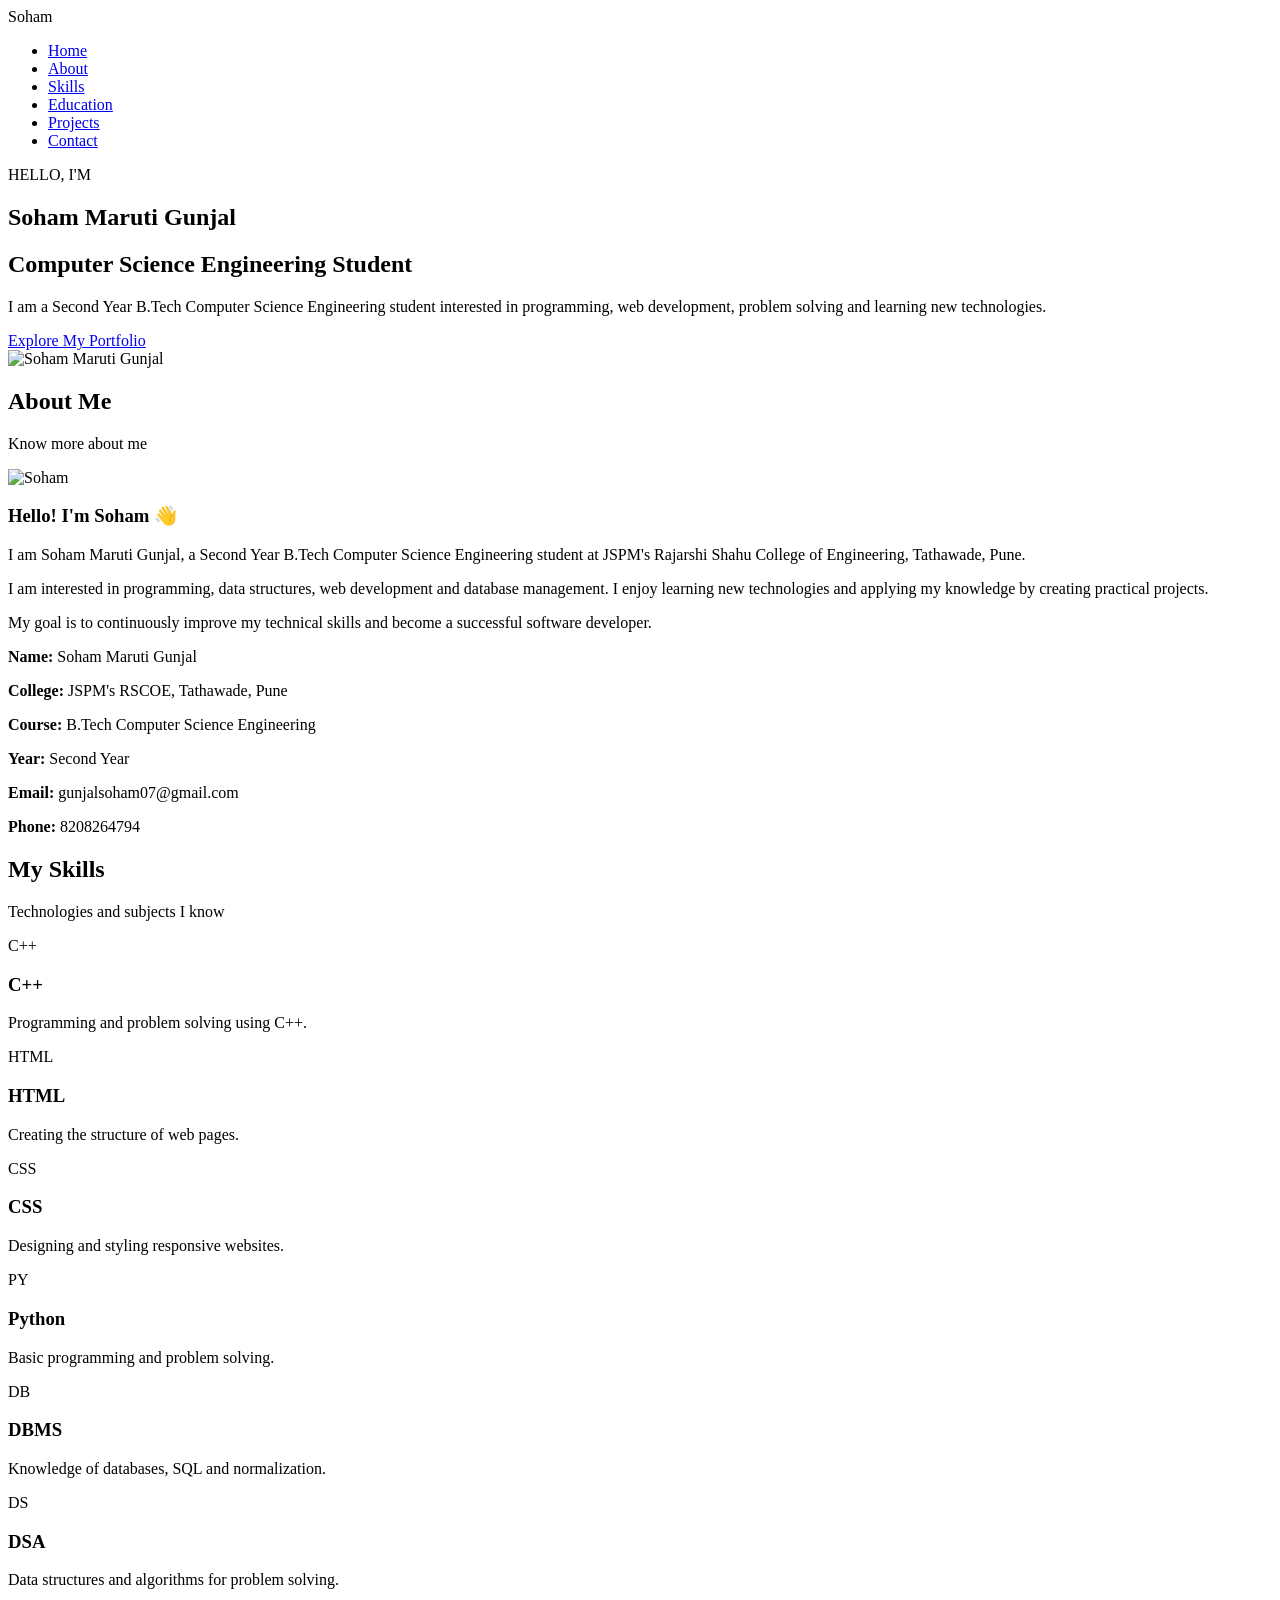
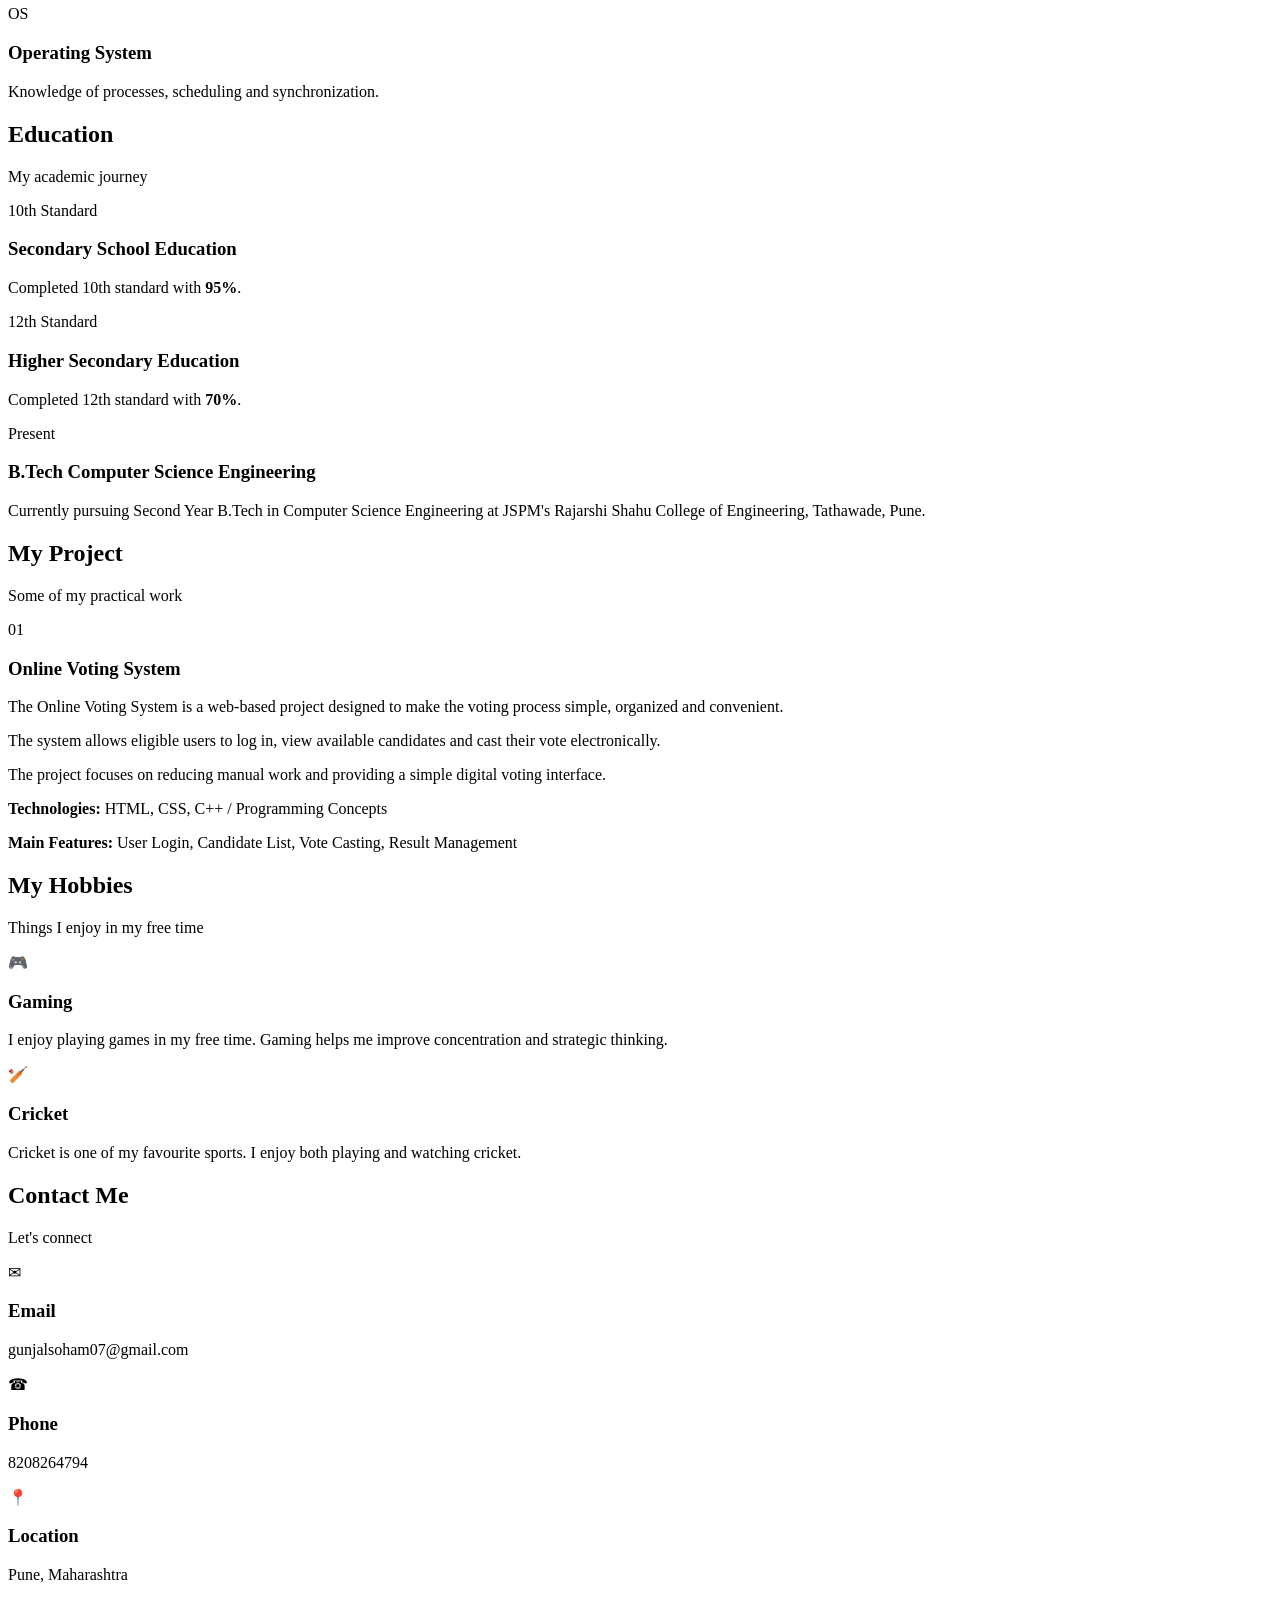
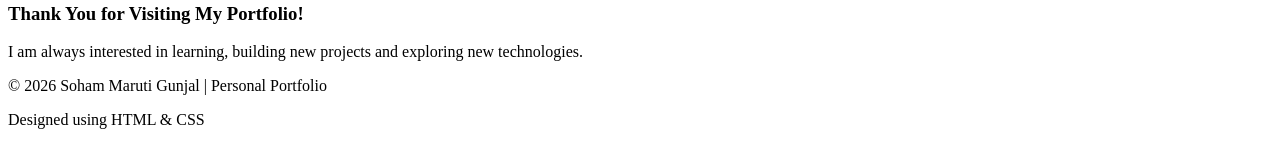
==== index.html @ 9c980f6b "Rename portfolio/port.html to index.html" ====
<!DOCTYPE html>
<html lang="en">

<head>
    <meta charset="UTF-8">

    <meta name="viewport" content="width=device-width, initial-scale=1.0">

    <title>Soham Maruti Gunjal | Portfolio</title>

    <link rel="stylesheet" href="style.css">
</head>

<body>

    <!-- ================= NAVIGATION BAR ================= -->

    <header>
        <nav class="navbar">

            <div class="logo">
                Soham
            </div>

            <ul class="nav-links">
                <li><a href="#home">Home</a></li>
                <li><a href="#about">About</a></li>
                <li><a href="#skills">Skills</a></li>
                <li><a href="#education">Education</a></li>
                <li><a href="#projects">Projects</a></li>
                <li><a href="#contact">Contact</a></li>
            </ul>

        </nav>
    </header>


    <!-- ================= HOME SECTION ================= -->

    <section id="home" class="home">

        <div class="home-content">

            <p class="small-title">
                HELLO, I'M
            </p>

            <h1>
                Soham Maruti Gunjal
            </h1>

            <h2>
                Computer Science Engineering Student
            </h2>

            <p>
                I am a Second Year B.Tech Computer Science Engineering
                student interested in programming, web development,
                problem solving and learning new technologies.
            </p>

            <a href="#about" class="btn">
                Explore My Portfolio
            </a>

        </div>


        <div class="home-image">

            <img src="profie.jpg" alt="Soham Maruti Gunjal"
        </div>

    </section>


    <!-- ================= ABOUT SECTION ================= -->

    <section id="about" class="section">

        <div class="section-title">
            <h2>About Me</h2>
            <p>Know more about me</p>
        </div>

        <div class="about-container">

            <div class="about-image">

                <img src="profile.jpg" alt="Soham">

            </div>


            <div class="about-text">

                <h3>Hello! I'm Soham 👋</h3>

                <p>
                    I am Soham Maruti Gunjal, a Second Year B.Tech
                    Computer Science Engineering student at
                    JSPM's Rajarshi Shahu College of Engineering,
                    Tathawade, Pune.
                </p>

                <p>
                    I am interested in programming, data structures,
                    web development and database management.
                    I enjoy learning new technologies and applying
                    my knowledge by creating practical projects.
                </p>

                <p>
                    My goal is to continuously improve my technical
                    skills and become a successful software developer.
                </p>

                <div class="personal-info">

                    <p><strong>Name:</strong> Soham Maruti Gunjal</p>

                    <p><strong>College:</strong>
                        JSPM's RSCOE, Tathawade, Pune
                    </p>

                    <p><strong>Course:</strong>
                        B.Tech Computer Science Engineering
                    </p>

                    <p><strong>Year:</strong>
                        Second Year
                    </p>

                    <p><strong>Email:</strong>
                        gunjalsoham07@gmail.com
                    </p>

                    <p><strong>Phone:</strong>
                        8208264794
                    </p>

                </div>

            </div>

        </div>

    </section>


    <!-- ================= SKILLS SECTION ================= -->

    <section id="skills" class="section skills-section">

        <div class="section-title">
            <h2>My Skills</h2>
            <p>Technologies and subjects I know</p>
        </div>


        <div class="skills-container">

            <div class="skill-card">

                <div class="skill-icon">C++</div>

                <h3>C++</h3>

                <p>
                    Programming and problem solving using C++.
                </p>

            </div>


            <div class="skill-card">

                <div class="skill-icon">HTML</div>

                <h3>HTML</h3>

                <p>
                    Creating the structure of web pages.
                </p>

            </div>


            <div class="skill-card">

                <div class="skill-icon">CSS</div>

                <h3>CSS</h3>

                <p>
                    Designing and styling responsive websites.
                </p>

            </div>


            <div class="skill-card">

                <div class="skill-icon">PY</div>

                <h3>Python</h3>

                <p>
                    Basic programming and problem solving.
                </p>

            </div>


            <div class="skill-card">

                <div class="skill-icon">DB</div>

                <h3>DBMS</h3>

                <p>
                    Knowledge of databases, SQL and normalization.
                </p>

            </div>


            <div class="skill-card">

                <div class="skill-icon">DS</div>

                <h3>DSA</h3>

                <p>
                    Data structures and algorithms for problem solving.
                </p>

            </div>


            <div class="skill-card">

                <div class="skill-icon">OS</div>

                <h3>Operating System</h3>

                <p>
                    Knowledge of processes, scheduling and synchronization.
                </p>

            </div>

        </div>

    </section>


    <!-- ================= EDUCATION SECTION ================= -->

    <section id="education" class="section">

        <div class="section-title">

            <h2>Education</h2>

            <p>My academic journey</p>

        </div>


        <div class="education-container">

            <div class="education-card">

                <span class="education-year">
                    10th Standard
                </span>

                <h3>Secondary School Education</h3>

                <p>
                    Completed 10th standard with
                    <strong>95%</strong>.
                </p>

            </div>


            <div class="education-card">

                <span class="education-year">
                    12th Standard
                </span>

                <h3>Higher Secondary Education</h3>

                <p>
                    Completed 12th standard with
                    <strong>70%</strong>.
                </p>

            </div>


            <div class="education-card">

                <span class="education-year">
                    Present
                </span>

                <h3>B.Tech Computer Science Engineering</h3>

                <p>
                    Currently pursuing Second Year B.Tech
                    in Computer Science Engineering at
                    JSPM's Rajarshi Shahu College of Engineering,
                    Tathawade, Pune.
                </p>

            </div>

        </div>

    </section>


    <!-- ================= PROJECT SECTION ================= -->

    <section id="projects" class="section projects-section">

        <div class="section-title">

            <h2>My Project</h2>

            <p>Some of my practical work</p>

        </div>


        <div class="project-container">

            <div class="project-card">

                <div class="project-number">
                    01
                </div>

                <h3>Online Voting System</h3>

                <p>
                    The Online Voting System is a web-based project
                    designed to make the voting process simple,
                    organized and convenient.
                </p>

                <p>
                    The system allows eligible users to log in,
                    view available candidates and cast their vote
                    electronically.
                </p>

                <p>
                    The project focuses on reducing manual work
                    and providing a simple digital voting interface.
                </p>


                <div class="project-details">

                    <p>
                        <strong>Technologies:</strong>
                        HTML, CSS, C++ / Programming Concepts
                    </p>

                    <p>
                        <strong>Main Features:</strong>
                        User Login, Candidate List, Vote Casting,
                        Result Management
                    </p>

                </div>

            </div>

        </div>

    </section>


    <!-- ================= HOBBIES SECTION ================= -->

    <section class="section hobbies-section">

        <div class="section-title">

            <h2>My Hobbies</h2>

            <p>Things I enjoy in my free time</p>

        </div>


        <div class="hobbies-container">

            <div class="hobby-card">

                <div class="hobby-icon">
                    🎮
                </div>

                <h3>Gaming</h3>

                <p>
                    I enjoy playing games in my free time.
                    Gaming helps me improve concentration
                    and strategic thinking.
                </p>

            </div>


            <div class="hobby-card">

                <div class="hobby-icon">
                    🏏
                </div>

                <h3>Cricket</h3>

                <p>
                    Cricket is one of my favourite sports.
                    I enjoy both playing and watching cricket.
                </p>

            </div>

        </div>

    </section>


    <!-- ================= CONTACT SECTION ================= -->

    <section id="contact" class="section contact-section">

        <div class="section-title">

            <h2>Contact Me</h2>

            <p>Let's connect</p>

        </div>


        <div class="contact-container">

            <div class="contact-card">

                <div class="contact-icon">
                    ✉
                </div>

                <h3>Email</h3>

                <p>
                    gunjalsoham07@gmail.com
                </p>

            </div>


            <div class="contact-card">

                <div class="contact-icon">
                    ☎
                </div>

                <h3>Phone</h3>

                <p>
                    8208264794
                </p>

            </div>


            <div class="contact-card">

                <div class="contact-icon">
                    📍
                </div>

                <h3>Location</h3>

                <p>
                    Pune, Maharashtra
                </p>

            </div>

        </div>


        <div class="contact-message">

            <h3>Thank You for Visiting My Portfolio!</h3>

            <p>
                I am always interested in learning, building
                new projects and exploring new technologies.
            </p>

        </div>

    </section>


    <!-- ================= FOOTER ================= -->

    <footer>

        <p>
            © 2026 Soham Maruti Gunjal | Personal Portfolio
        </p>

        <p>
            Designed using HTML & CSS
        </p>

    </footer>


</body>
</html>
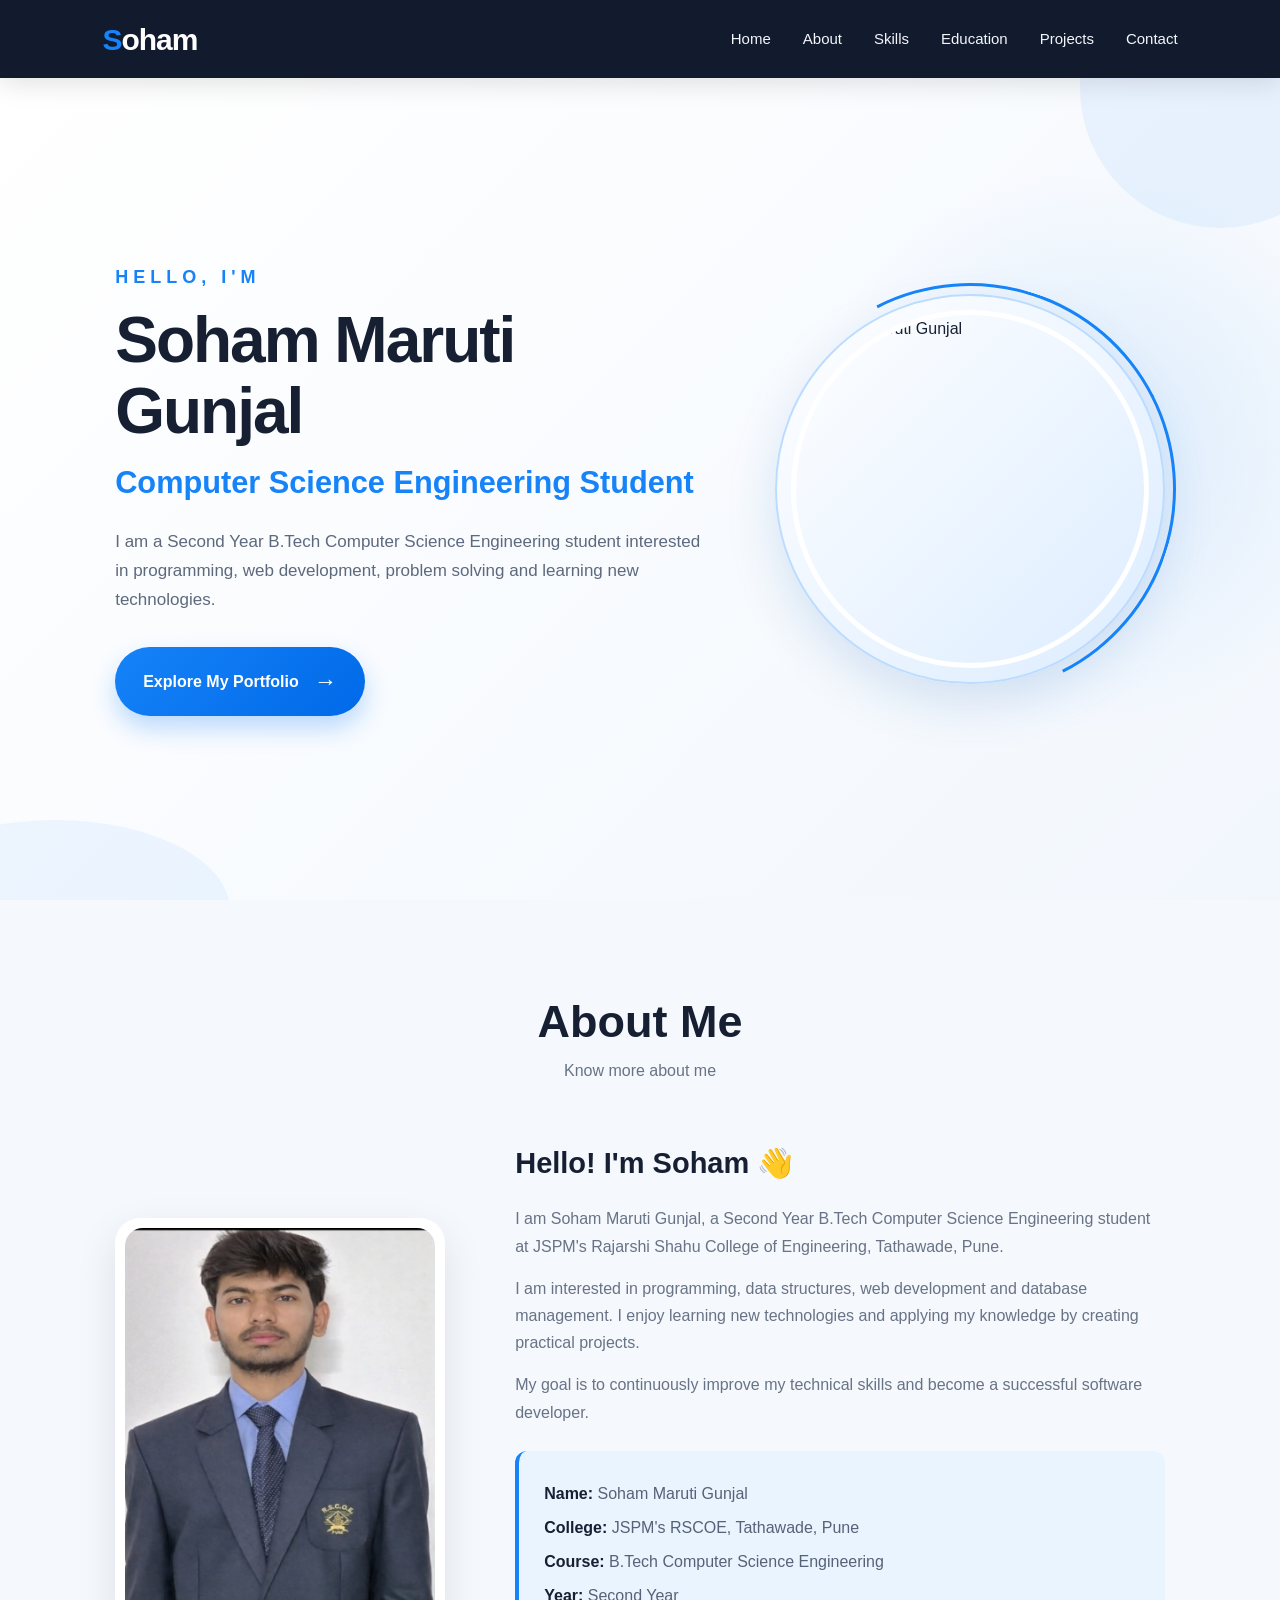
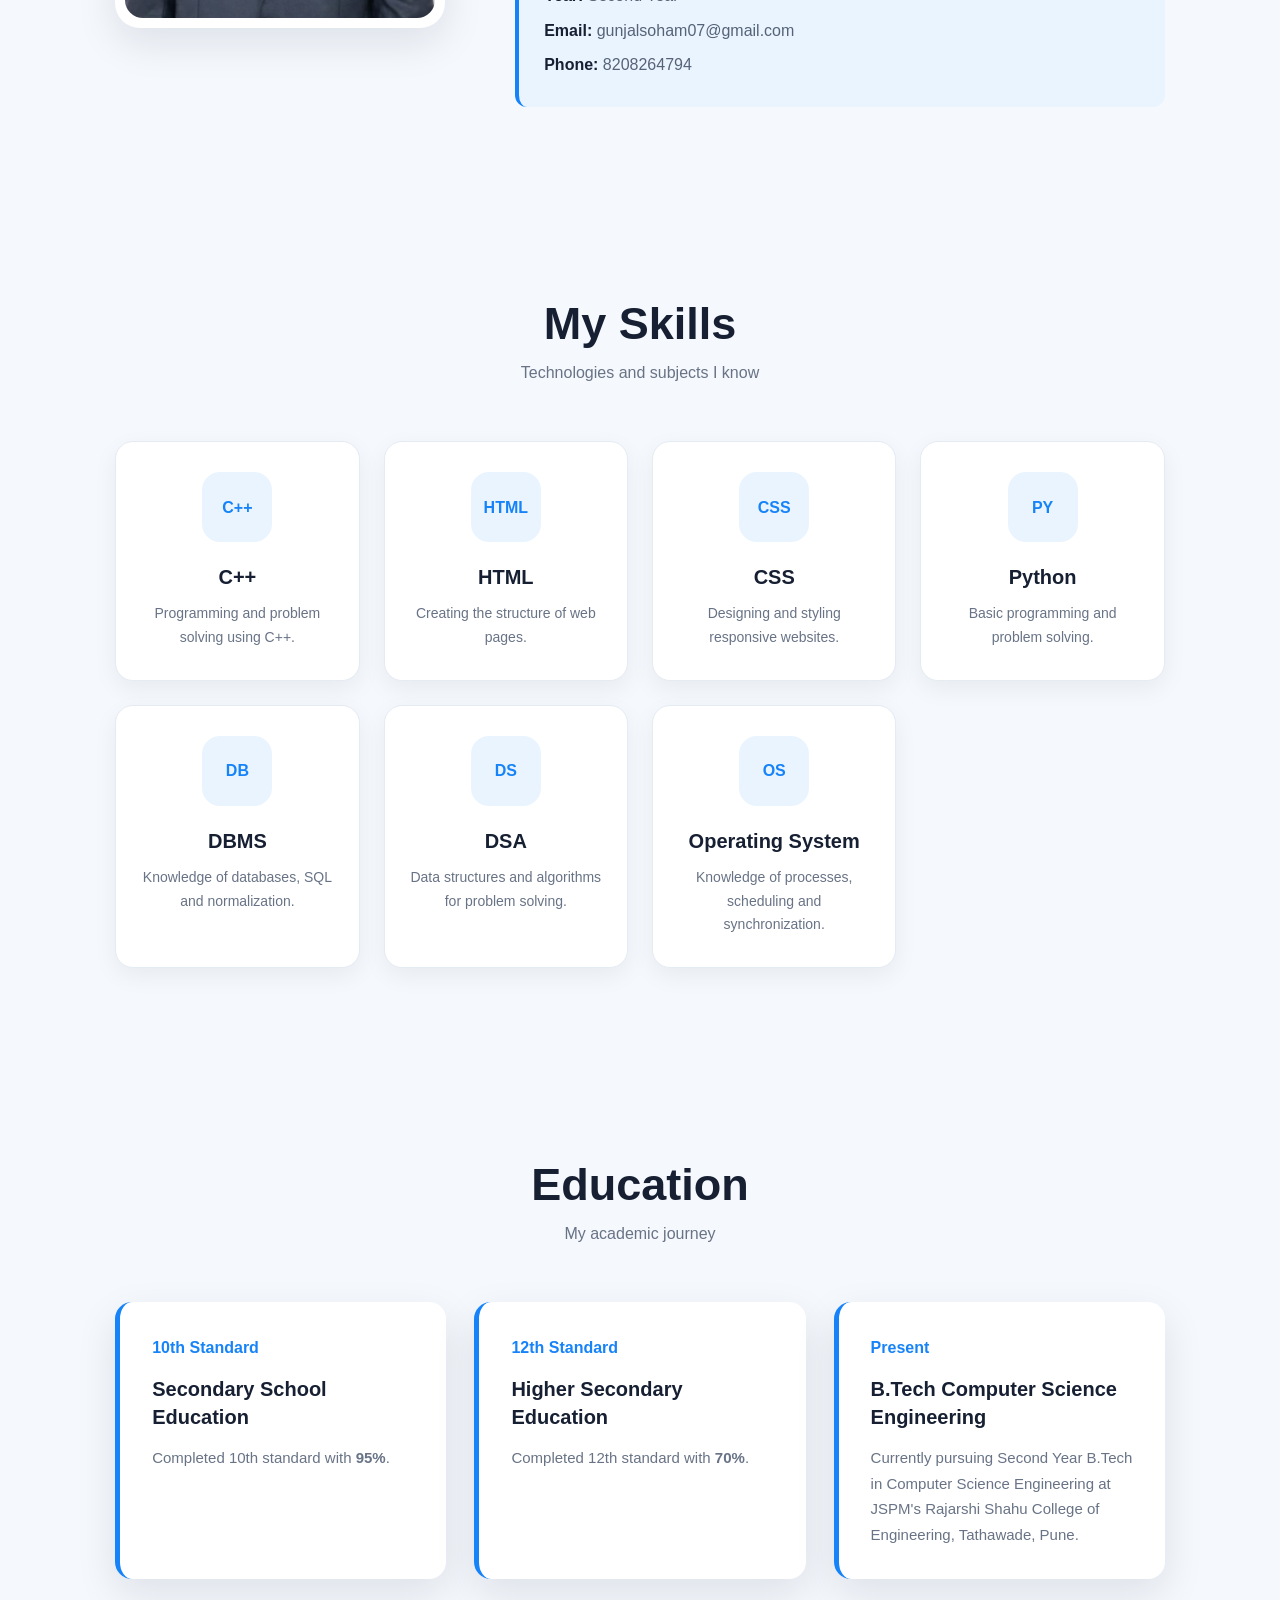
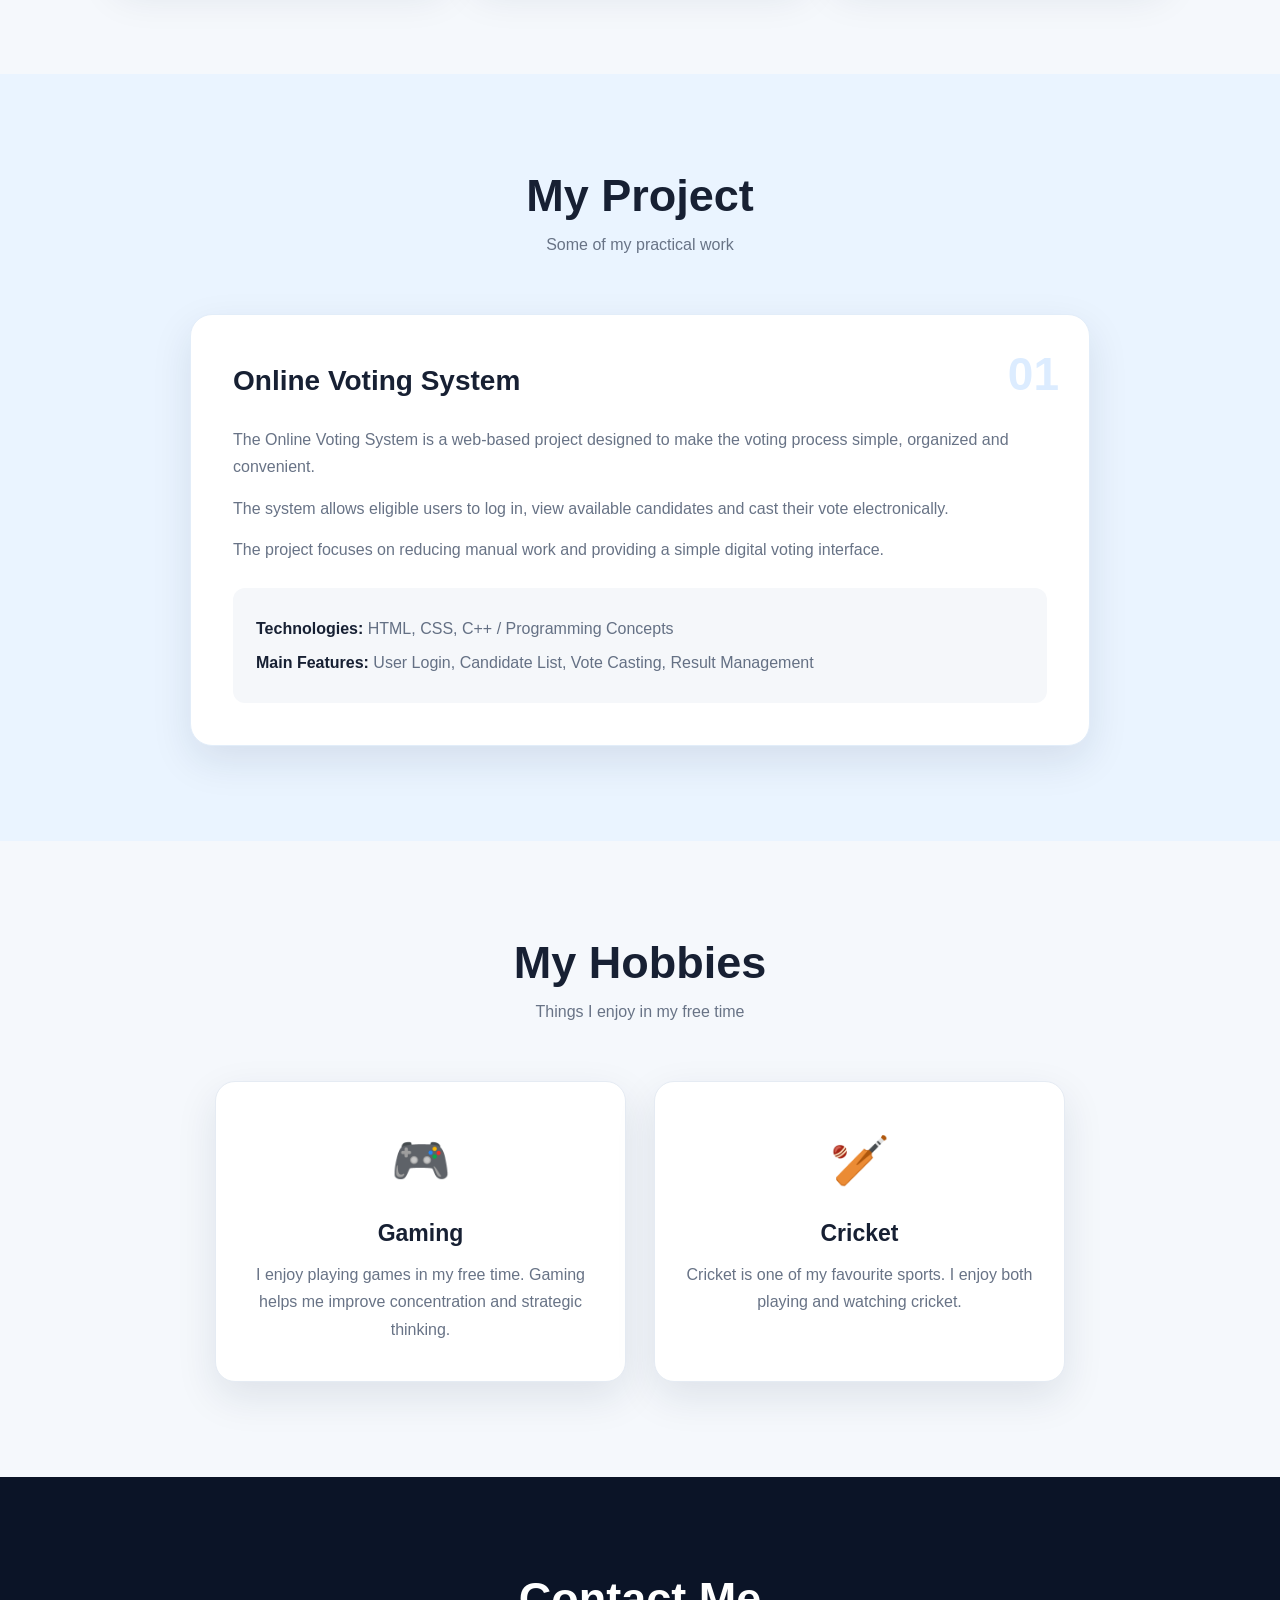
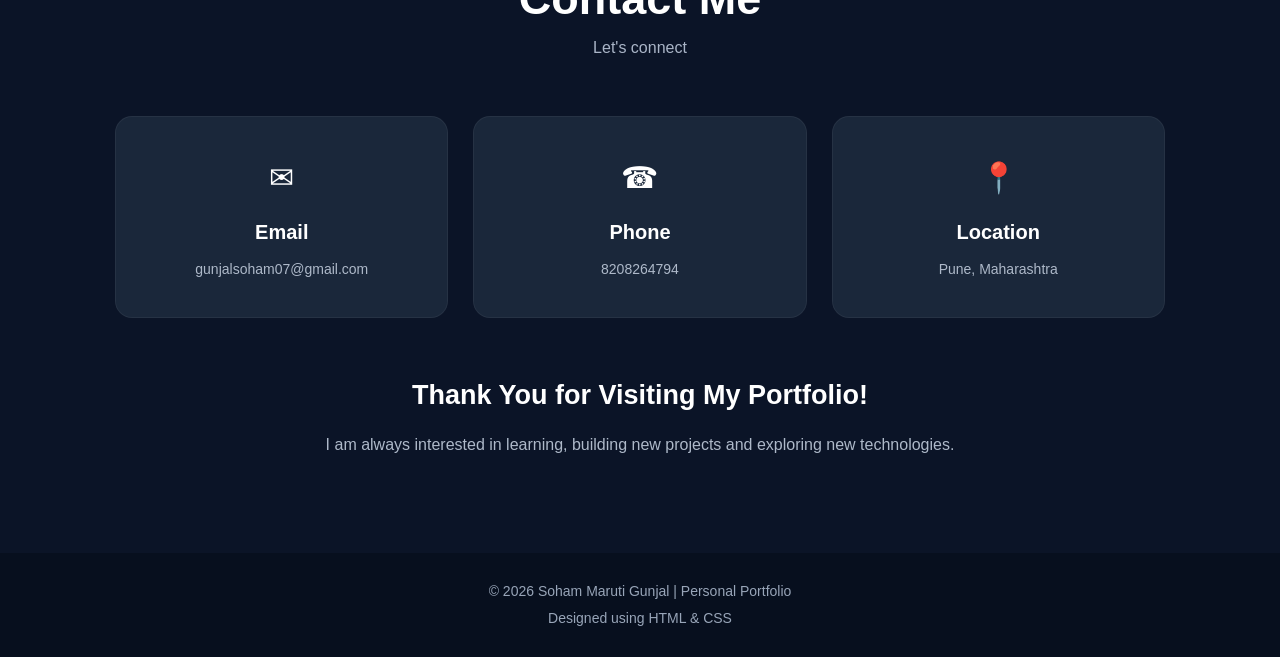
==== commit c5c24ad9: "Update index.html" ====
--- a/index.html
+++ b/index.html
@@ -68,7 +68,7 @@
 
         <div class="home-image">
 
-            <img src="profie.jpg" alt="Soham Maruti Gunjal"
+            <img src="proflie.jpg" alt="Soham Maruti Gunjal"
         </div>
 
     </section>
--- a/style.css
+++ b/style.css
@@ -0,0 +1,855 @@
+/* =========================
+   SOHAM PORTFOLIO - STYLE.CSS
+   Modern, Responsive Design
+   ========================= */
+
+@import url('https://fonts.googleapis.com/css2?family=Poppins:wght@300;400;500;600;700;800&display=swap');
+
+:root {
+    --primary: #1683f8;
+    --primary-dark: #0969d7;
+    --navy: #0b1427;
+    --navy-2: #111d31;
+    --text: #172033;
+    --muted: #687386;
+    --white: #ffffff;
+    --light: #f5f8fc;
+    --soft-blue: #eaf4ff;
+    --border: #e5ebf3;
+    --shadow: 0 15px 40px rgba(15, 35, 65, 0.10);
+    --shadow-hover: 0 22px 50px rgba(15, 35, 65, 0.16);
+}
+
+* {
+    margin: 0;
+    padding: 0;
+    box-sizing: border-box;
+    scroll-behavior: smooth;
+}
+
+html {
+    scroll-padding-top: 80px;
+}
+
+body {
+    font-family: 'Poppins', sans-serif;
+    color: var(--text);
+    background: var(--white);
+    line-height: 1.7;
+    overflow-x: hidden;
+}
+
+a {
+    text-decoration: none;
+}
+
+img {
+    max-width: 100%;
+    display: block;
+}
+
+/* =========================
+   NAVIGATION
+   ========================= */
+
+header {
+    position: sticky;
+    top: 0;
+    z-index: 1000;
+}
+
+.navbar {
+    min-height: 78px;
+    padding: 0 8%;
+    background: rgba(11, 20, 39, 0.97);
+    display: flex;
+    align-items: center;
+    justify-content: space-between;
+    box-shadow: 0 5px 25px rgba(0, 0, 0, 0.12);
+}
+
+.logo {
+    color: var(--white);
+    font-size: 30px;
+    font-weight: 800;
+    letter-spacing: -1px;
+}
+
+.logo::first-letter {
+    color: var(--primary);
+}
+
+.nav-links {
+    display: flex;
+    align-items: center;
+    gap: 32px;
+    list-style: none;
+}
+
+.nav-links a {
+    position: relative;
+    color: #f3f6fb;
+    font-size: 15px;
+    font-weight: 500;
+    transition: 0.3s ease;
+}
+
+.nav-links a::after {
+    content: '';
+    position: absolute;
+    left: 0;
+    bottom: -9px;
+    width: 0;
+    height: 3px;
+    border-radius: 10px;
+    background: var(--primary);
+    transition: width 0.3s ease;
+}
+
+.nav-links a:hover {
+    color: #38a0ff;
+}
+
+.nav-links a:hover::after {
+    width: 100%;
+}
+
+/* =========================
+   HOME / HERO
+   ========================= */
+
+.home {
+    min-height: calc(100vh - 78px);
+    padding: 80px 9%;
+    display: flex;
+    align-items: center;
+    justify-content: space-between;
+    gap: 70px;
+    position: relative;
+    overflow: hidden;
+    background:
+        radial-gradient(circle at 85% 45%, rgba(22, 131, 248, 0.12), transparent 24%),
+        linear-gradient(135deg, #ffffff 0%, #f2f7fd 100%);
+}
+
+.home::before {
+    content: '';
+    position: absolute;
+    width: 280px;
+    height: 280px;
+    border-radius: 50%;
+    background: rgba(22, 131, 248, 0.07);
+    top: -130px;
+    right: -80px;
+}
+
+.home::after {
+    content: '';
+    position: absolute;
+    width: 350px;
+    height: 180px;
+    border-radius: 50%;
+    background: rgba(22, 131, 248, 0.06);
+    left: -120px;
+    bottom: -100px;
+}
+
+.home-content {
+    max-width: 720px;
+    position: relative;
+    z-index: 2;
+}
+
+.small-title {
+    color: var(--primary);
+    font-size: 18px;
+    font-weight: 700;
+    letter-spacing: 5px;
+    margin-bottom: 12px;
+}
+
+.home h1 {
+    font-size: clamp(42px, 5vw, 70px);
+    line-height: 1.12;
+    font-weight: 800;
+    letter-spacing: -2px;
+    margin-bottom: 15px;
+}
+
+.home h1::first-line {
+    color: var(--text);
+}
+
+.home h2 {
+    color: var(--primary);
+    font-size: clamp(23px, 2.4vw, 34px);
+    line-height: 1.3;
+    margin-bottom: 25px;
+    font-weight: 700;
+}
+
+.home-content > p:not(.small-title) {
+    color: #5d697d;
+    font-size: 17px;
+    max-width: 650px;
+    margin-bottom: 32px;
+}
+
+.btn {
+    display: inline-flex;
+    align-items: center;
+    gap: 15px;
+    padding: 15px 28px;
+    color: var(--white);
+    background: linear-gradient(135deg, var(--primary), #0069e8);
+    border-radius: 35px;
+    font-weight: 600;
+    box-shadow: 0 12px 25px rgba(22, 131, 248, 0.28);
+    transition: 0.3s ease;
+}
+
+.btn::after {
+    content: '→';
+    font-size: 23px;
+    transition: transform 0.3s ease;
+}
+
+.btn:hover {
+    transform: translateY(-4px);
+    box-shadow: 0 17px 32px rgba(22, 131, 248, 0.38);
+}
+
+.btn:hover::after {
+    transform: translateX(5px);
+}
+
+.home-image {
+    width: 390px;
+    height: 390px;
+    flex-shrink: 0;
+    padding: 14px;
+    border-radius: 50%;
+    background: linear-gradient(135deg, #ffffff, #dcecff);
+    border: 2px solid #bcdcff;
+    box-shadow: 0 20px 50px rgba(28, 105, 185, 0.16);
+    position: relative;
+    z-index: 2;
+}
+
+.home-image::before {
+    content: '';
+    position: absolute;
+    inset: -13px;
+    border: 3px solid transparent;
+    border-top-color: var(--primary);
+    border-right-color: var(--primary);
+    border-radius: 50%;
+    transform: rotate(18deg);
+}
+
+.home-image img {
+    width: 100%;
+    height: 100%;
+    object-fit: cover;
+    object-position: center top;
+    border-radius: 50%;
+    border: 5px solid var(--white);
+}
+
+/* =========================
+   COMMON SECTION
+   ========================= */
+
+.section {
+    padding: 95px 9%;
+    background: var(--white);
+}
+
+.section:nth-of-type(even) {
+    background: var(--light);
+}
+
+.section-title {
+    text-align: center;
+    margin-bottom: 55px;
+}
+
+.section-title h2 {
+    font-size: clamp(32px, 4vw, 45px);
+    line-height: 1.2;
+    font-weight: 800;
+    margin-bottom: 8px;
+}
+
+.section-title p {
+    color: var(--muted);
+    font-size: 16px;
+}
+
+/* =========================
+   ABOUT
+   ========================= */
+
+.about-container {
+    max-width: 1100px;
+    margin: auto;
+    display: grid;
+    grid-template-columns: 330px 1fr;
+    gap: 70px;
+    align-items: center;
+}
+
+.about-image {
+    padding: 10px;
+    background: var(--white);
+    border-radius: 25px;
+    box-shadow: var(--shadow);
+}
+
+.about-image img {
+    width: 100%;
+    height: 390px;
+    object-fit: cover;
+    object-position: center top;
+    border-radius: 18px;
+}
+
+.about-text h3 {
+    font-size: 29px;
+    margin-bottom: 17px;
+}
+
+.about-text > p {
+    color: var(--muted);
+    margin-bottom: 15px;
+}
+
+.personal-info {
+    margin-top: 25px;
+    padding: 22px 25px;
+    background: var(--soft-blue);
+    border-left: 4px solid var(--primary);
+    border-radius: 12px;
+}
+
+.personal-info p {
+    color: #566277;
+    margin: 7px 0;
+}
+
+.personal-info strong {
+    color: var(--text);
+}
+
+/* =========================
+   SKILLS
+   ========================= */
+
+.skills-section {
+    background: #f5f8fc !important;
+}
+
+.skills-container {
+    max-width: 1150px;
+    margin: auto;
+    display: grid;
+    grid-template-columns: repeat(4, 1fr);
+    gap: 24px;
+}
+
+.skill-card {
+    background: var(--white);
+    padding: 30px 22px;
+    border: 1px solid var(--border);
+    border-radius: 18px;
+    text-align: center;
+    box-shadow: 0 8px 25px rgba(20, 40, 70, 0.06);
+    transition: 0.35s ease;
+}
+
+.skill-card:hover {
+    transform: translateY(-9px);
+    box-shadow: var(--shadow-hover);
+    border-color: #c8e3ff;
+}
+
+.skill-icon {
+    width: 70px;
+    height: 70px;
+    margin: 0 auto 18px;
+    display: flex;
+    align-items: center;
+    justify-content: center;
+    border-radius: 18px;
+    color: var(--primary);
+    background: var(--soft-blue);
+    font-size: 16px;
+    font-weight: 800;
+}
+
+.skill-card h3 {
+    margin-bottom: 8px;
+    font-size: 20px;
+}
+
+.skill-card p {
+    color: var(--muted);
+    font-size: 14px;
+}
+
+/* =========================
+   EDUCATION
+   ========================= */
+
+.education-container {
+    max-width: 1150px;
+    margin: auto;
+    display: grid;
+    grid-template-columns: repeat(3, 1fr);
+    gap: 28px;
+}
+
+.education-card {
+    position: relative;
+    min-height: 260px;
+    padding: 32px;
+    background: var(--white);
+    border-radius: 17px;
+    border-left: 5px solid var(--primary);
+    box-shadow: var(--shadow);
+    transition: 0.3s ease;
+}
+
+.education-card:hover {
+    transform: translateY(-7px);
+    box-shadow: var(--shadow-hover);
+}
+
+.education-year {
+    display: inline-block;
+    color: var(--primary);
+    font-weight: 700;
+    font-size: 16px;
+    margin-bottom: 14px;
+}
+
+.education-card h3 {
+    font-size: 20px;
+    line-height: 1.4;
+    margin-bottom: 14px;
+}
+
+.education-card p {
+    color: var(--muted);
+    font-size: 15px;
+}
+
+/* =========================
+   PROJECT
+   ========================= */
+
+.projects-section {
+    background: var(--soft-blue) !important;
+}
+
+.project-container {
+    max-width: 900px;
+    margin: auto;
+}
+
+.project-card {
+    position: relative;
+    background: var(--white);
+    padding: 42px;
+    border-radius: 22px;
+    box-shadow: var(--shadow);
+    border: 1px solid #e2edf9;
+    overflow: hidden;
+    transition: 0.35s ease;
+}
+
+.project-card:hover {
+    transform: translateY(-6px);
+    box-shadow: var(--shadow-hover);
+}
+
+.project-number {
+    position: absolute;
+    top: 20px;
+    right: 30px;
+    color: #dcecff;
+    font-size: 46px;
+    font-weight: 800;
+}
+
+.project-card h3 {
+    position: relative;
+    z-index: 1;
+    font-size: 28px;
+    margin-bottom: 22px;
+}
+
+.project-card > p {
+    color: var(--muted);
+    margin-bottom: 14px;
+}
+
+.project-details {
+    margin-top: 25px;
+    padding: 20px 23px;
+    border-radius: 12px;
+    background: #f5f7fa;
+}
+
+.project-details p {
+    color: #647084;
+    margin: 7px 0;
+}
+
+.project-details strong {
+    color: var(--text);
+}
+
+/* =========================
+   HOBBIES
+   ========================= */
+
+.hobbies-container {
+    max-width: 850px;
+    margin: auto;
+    display: grid;
+    grid-template-columns: repeat(2, 1fr);
+    gap: 28px;
+}
+
+.hobby-card {
+    text-align: center;
+    padding: 38px 28px;
+    border-radius: 20px;
+    background: var(--white);
+    box-shadow: var(--shadow);
+    border: 1px solid var(--border);
+    transition: 0.3s ease;
+}
+
+.hobby-card:hover {
+    transform: translateY(-8px);
+    box-shadow: var(--shadow-hover);
+}
+
+.hobby-icon {
+    font-size: 48px;
+    margin-bottom: 13px;
+}
+
+.hobby-card h3 {
+    font-size: 23px;
+    margin-bottom: 8px;
+}
+
+.hobby-card p {
+    color: var(--muted);
+}
+
+/* =========================
+   CONTACT
+   ========================= */
+
+.contact-section {
+    background: var(--navy) !important;
+    color: var(--white);
+}
+
+.contact-section .section-title h2 {
+    color: var(--white);
+}
+
+.contact-section .section-title p {
+    color: #aab5c7;
+}
+
+.contact-container {
+    max-width: 1050px;
+    margin: auto;
+    display: grid;
+    grid-template-columns: repeat(3, 1fr);
+    gap: 25px;
+}
+
+.contact-card {
+    padding: 35px 22px;
+    text-align: center;
+    background: #1a273a;
+    border: 1px solid rgba(255, 255, 255, 0.05);
+    border-radius: 17px;
+    transition: 0.3s ease;
+}
+
+.contact-card:hover {
+    transform: translateY(-7px);
+    background: #202f44;
+}
+
+.contact-icon {
+    font-size: 30px;
+    margin-bottom: 12px;
+}
+
+.contact-card h3 {
+    font-size: 20px;
+    margin-bottom: 9px;
+}
+
+.contact-card p {
+    color: #aeb9c9;
+    font-size: 14px;
+    word-break: break-word;
+}
+
+.contact-message {
+    max-width: 850px;
+    margin: 55px auto 0;
+    text-align: center;
+}
+
+.contact-message h3 {
+    font-size: 27px;
+    margin-bottom: 12px;
+}
+
+.contact-message p {
+    color: #aeb9c9;
+}
+
+/* =========================
+   FOOTER
+   ========================= */
+
+footer {
+    padding: 24px 15px;
+    text-align: center;
+    background: #070f1e;
+    color: #98a5b8;
+    font-size: 14px;
+}
+
+footer p {
+    margin: 3px 0;
+}
+
+/* =========================
+   SCROLLBAR
+   ========================= */
+
+::-webkit-scrollbar {
+    width: 9px;
+}
+
+::-webkit-scrollbar-track {
+    background: #eef2f7;
+}
+
+::-webkit-scrollbar-thumb {
+    background: #a9b8ca;
+    border-radius: 10px;
+}
+
+::-webkit-scrollbar-thumb:hover {
+    background: var(--primary);
+}
+
+/* =========================
+   RESPONSIVE - TABLET
+   ========================= */
+
+@media (max-width: 1000px) {
+
+    .navbar {
+        padding: 0 5%;
+    }
+
+    .nav-links {
+        gap: 18px;
+    }
+
+    .home {
+        padding: 70px 6%;
+        gap: 40px;
+    }
+
+    .home-image {
+        width: 320px;
+        height: 320px;
+    }
+
+    .skills-container {
+        grid-template-columns: repeat(2, 1fr);
+    }
+
+    .about-container {
+        grid-template-columns: 280px 1fr;
+        gap: 40px;
+    }
+}
+
+/* =========================
+   RESPONSIVE - MOBILE
+   ========================= */
+
+@media (max-width: 760px) {
+
+    .navbar {
+        min-height: auto;
+        padding: 18px 5%;
+        flex-direction: column;
+        gap: 15px;
+    }
+
+    .logo {
+        font-size: 27px;
+    }
+
+    .nav-links {
+        width: 100%;
+        justify-content: center;
+        flex-wrap: wrap;
+        gap: 10px 18px;
+    }
+
+    .nav-links a {
+        font-size: 13px;
+    }
+
+    .nav-links a::after {
+        display: none;
+    }
+
+    .home {
+        min-height: auto;
+        padding: 70px 6% 90px;
+        flex-direction: column-reverse;
+        text-align: center;
+        gap: 45px;
+    }
+
+    .home-content {
+        max-width: 100%;
+    }
+
+    .small-title {
+        font-size: 15px;
+        letter-spacing: 4px;
+    }
+
+    .home h1 {
+        font-size: 42px;
+        letter-spacing: -1px;
+    }
+
+    .home h2 {
+        font-size: 23px;
+    }
+
+    .home-content > p:not(.small-title) {
+        font-size: 15px;
+    }
+
+    .home-image {
+        width: 280px;
+        height: 280px;
+    }
+
+    .section {
+        padding: 75px 6%;
+    }
+
+    .section-title {
+        margin-bottom: 38px;
+    }
+
+    .about-container,
+    .education-container,
+    .contact-container,
+    .hobbies-container {
+        grid-template-columns: 1fr;
+    }
+
+    .about-image {
+        max-width: 300px;
+        margin: auto;
+    }
+
+    .about-image img {
+        height: 340px;
+    }
+
+    .skills-container {
+        grid-template-columns: 1fr 1fr;
+        gap: 15px;
+    }
+
+    .skill-card {
+        padding: 25px 14px;
+    }
+
+    .skill-card h3 {
+        font-size: 17px;
+    }
+
+    .skill-card p {
+        font-size: 13px;
+    }
+
+    .education-card {
+        min-height: auto;
+    }
+
+    .project-card {
+        padding: 30px 23px;
+    }
+
+    .project-card h3 {
+        font-size: 24px;
+    }
+
+    .contact-card {
+        padding: 28px 20px;
+    }
+}
+
+/* =========================
+   SMALL MOBILE
+   ========================= */
+
+@media (max-width: 430px) {
+
+    .nav-links {
+        gap: 8px 12px;
+    }
+
+    .nav-links a {
+        font-size: 12px;
+    }
+
+    .home h1 {
+        font-size: 34px;
+    }
+
+    .home h2 {
+        font-size: 20px;
+    }
+
+    .home-image {
+        width: 235px;
+        height: 235px;
+    }
+
+    .skills-container {
+        grid-template-columns: 1fr;
+    }
+
+    .btn {
+        padding: 13px 22px;
+        font-size: 14px;
+    }
+}
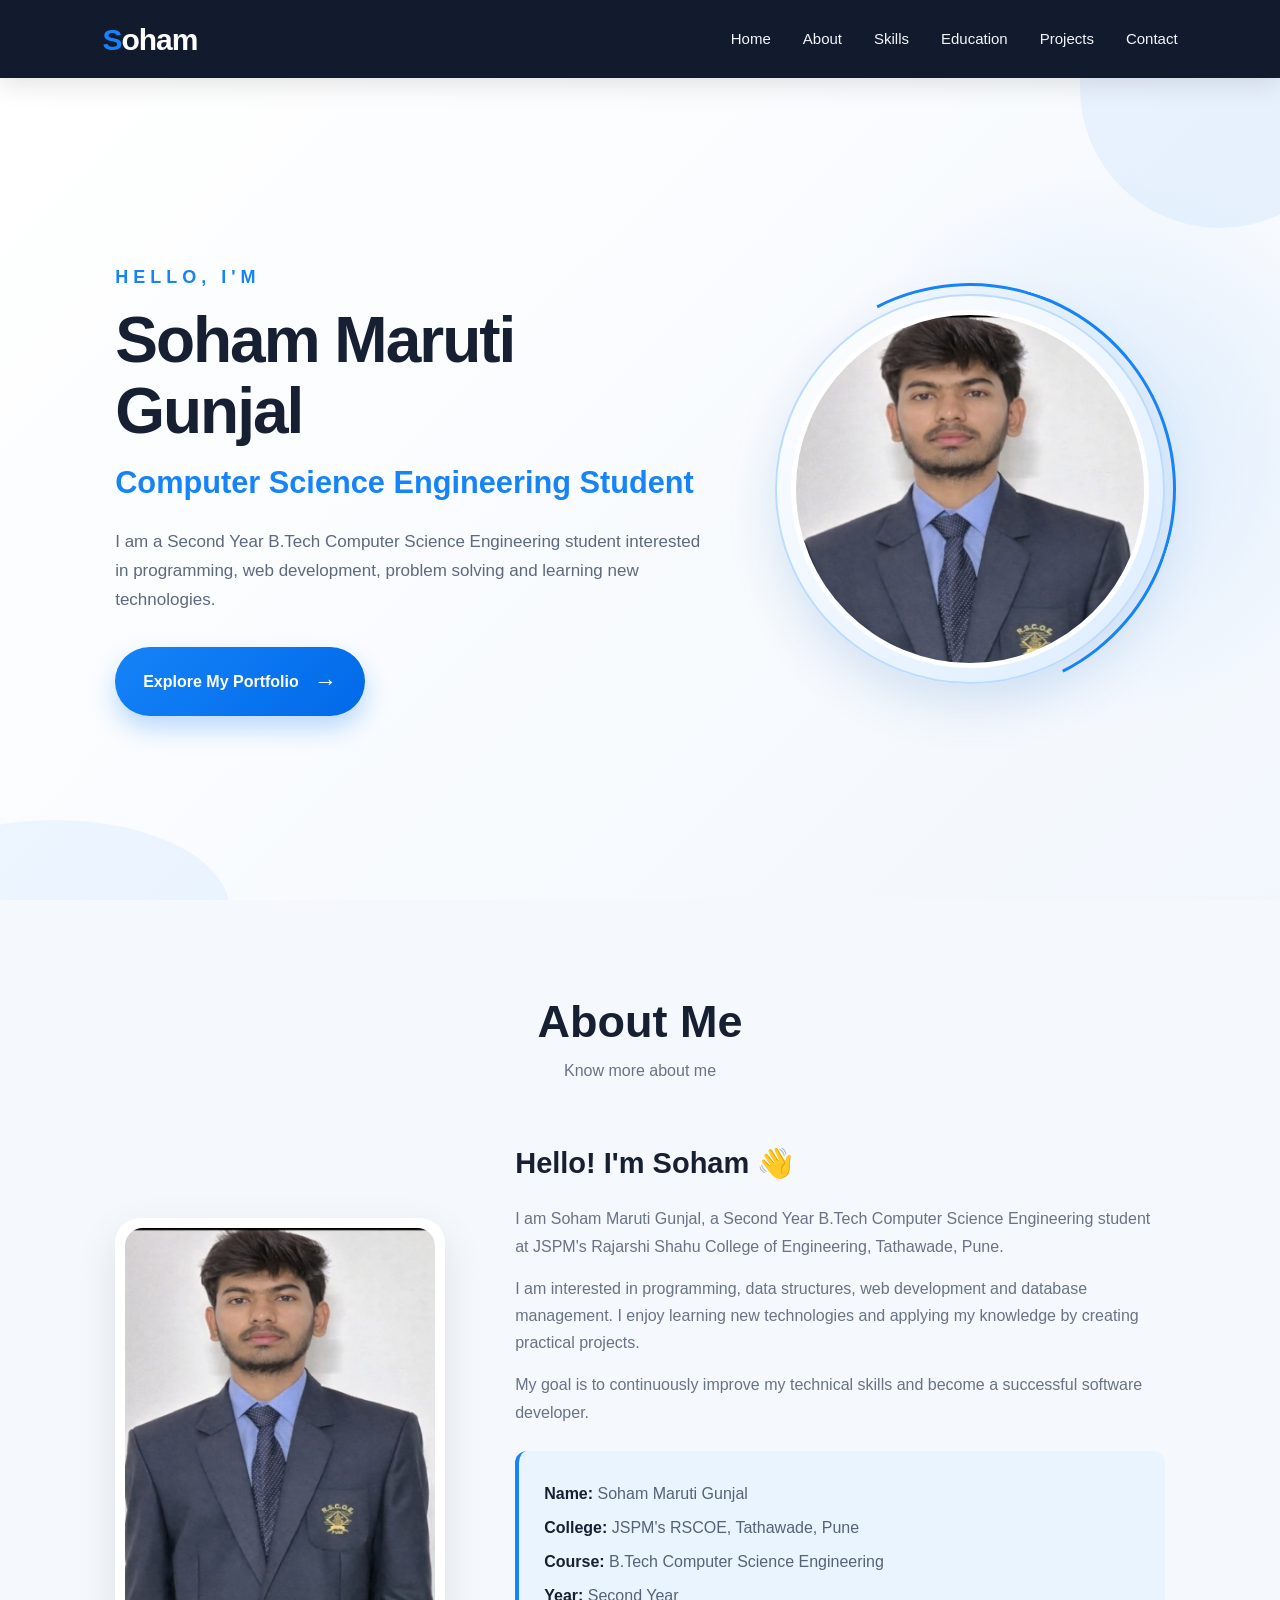
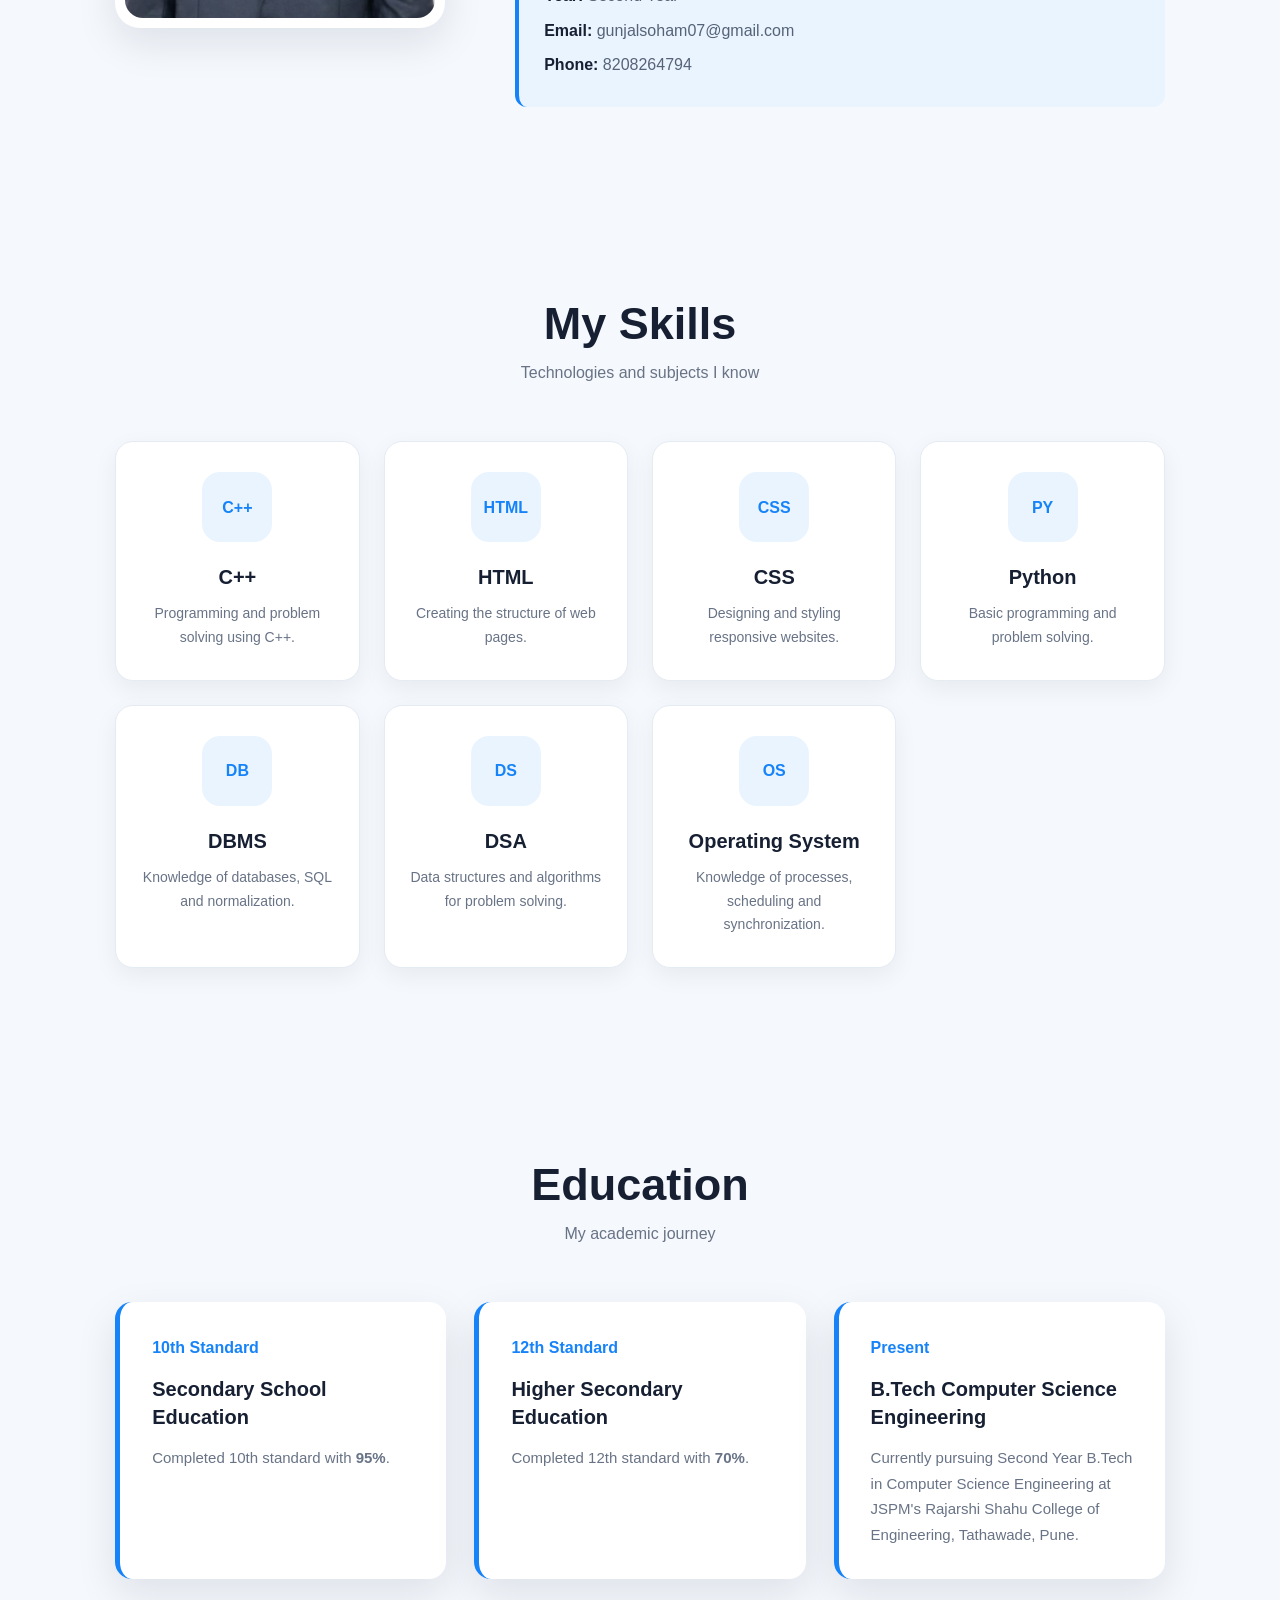
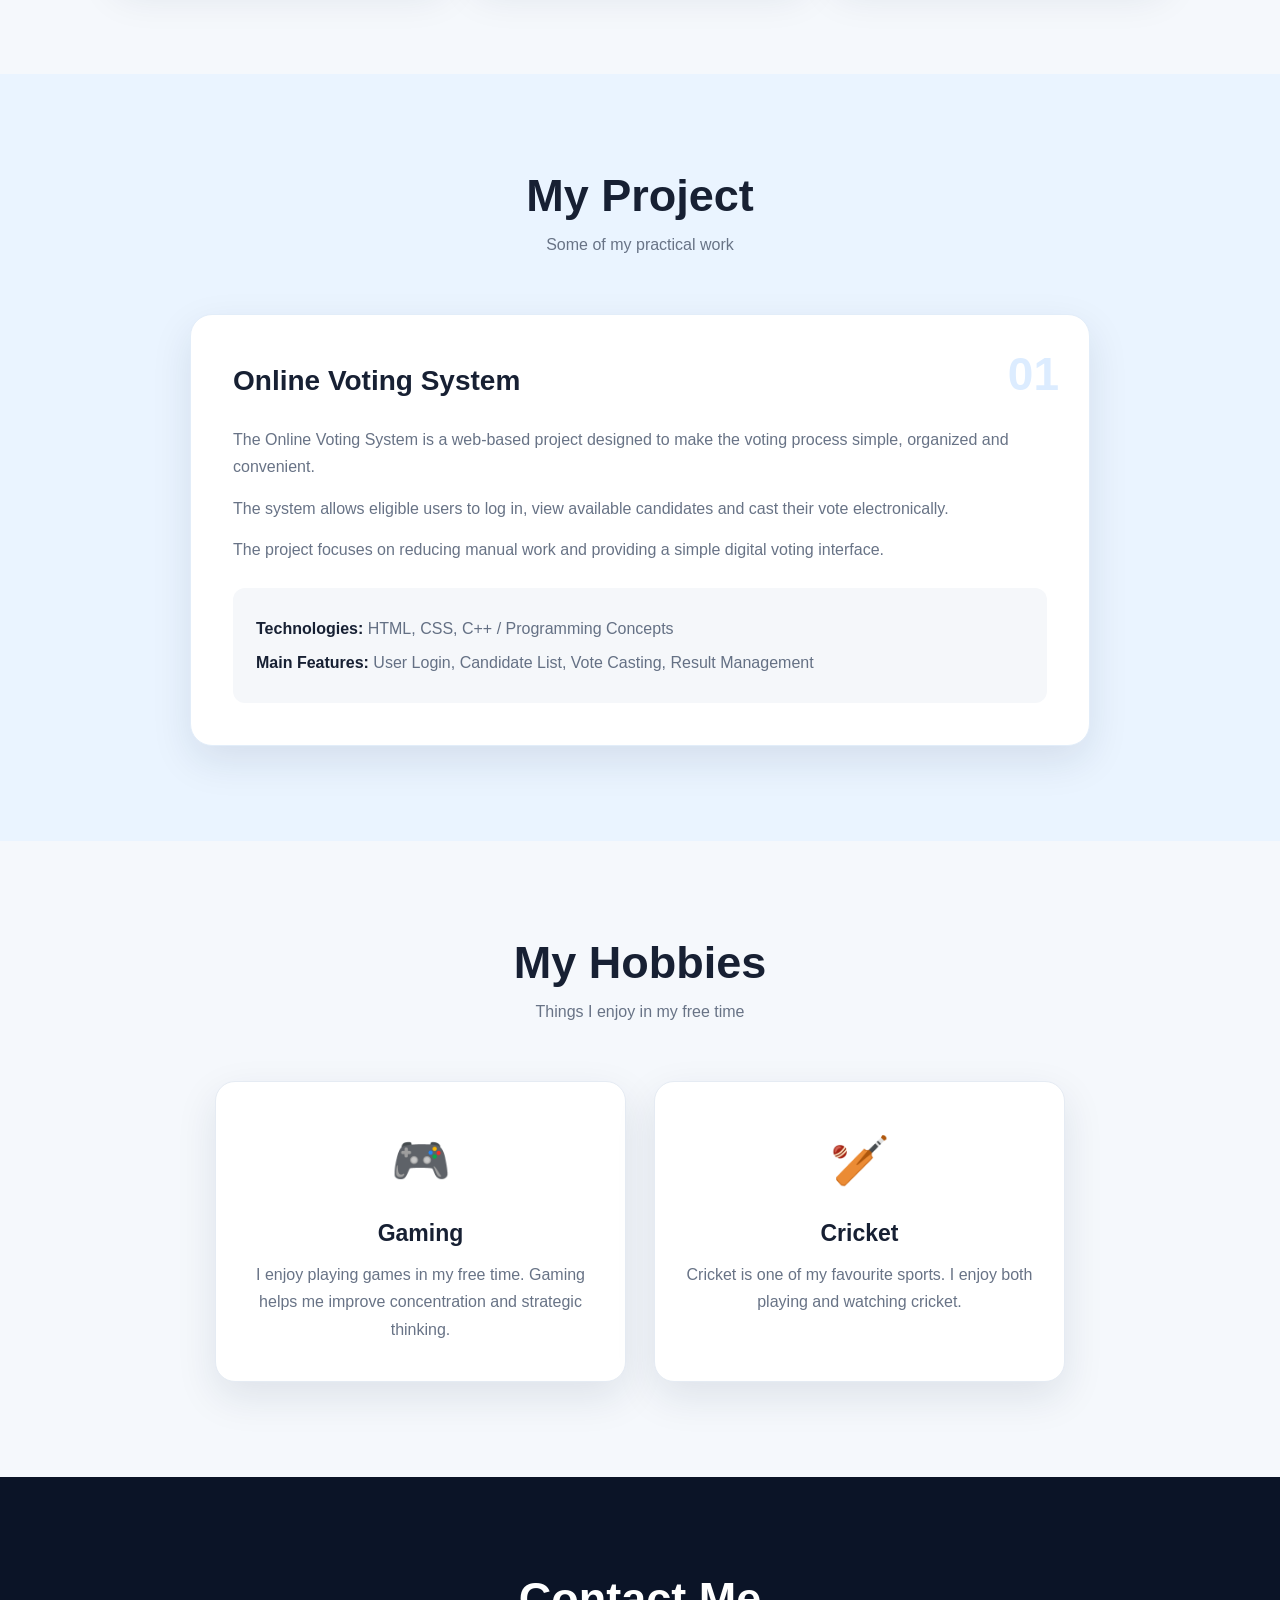
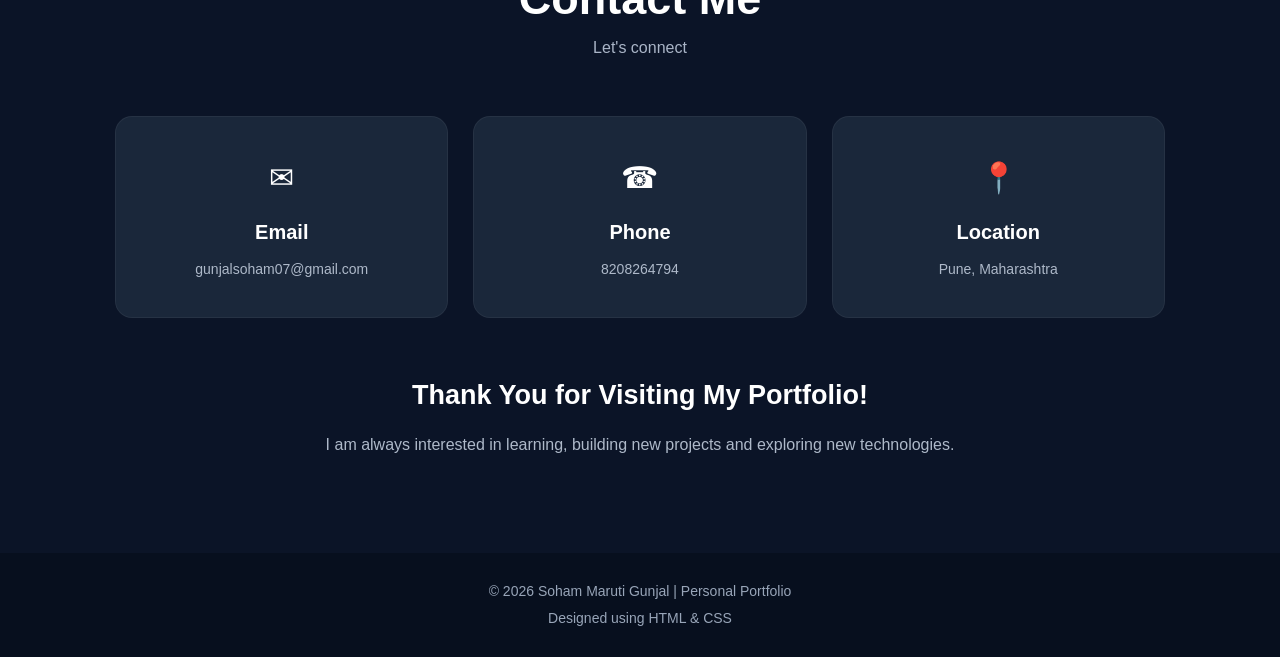
==== commit 30dd1387: "Update index.html" ====
--- a/index.html
+++ b/index.html
@@ -68,7 +68,7 @@
 
         <div class="home-image">
 
-            <img src="proflie.jpg" alt="Soham Maruti Gunjal"
+             <img src="profile.jpg" alt="Soham Gunjal">
         </div>
 
     </section>
